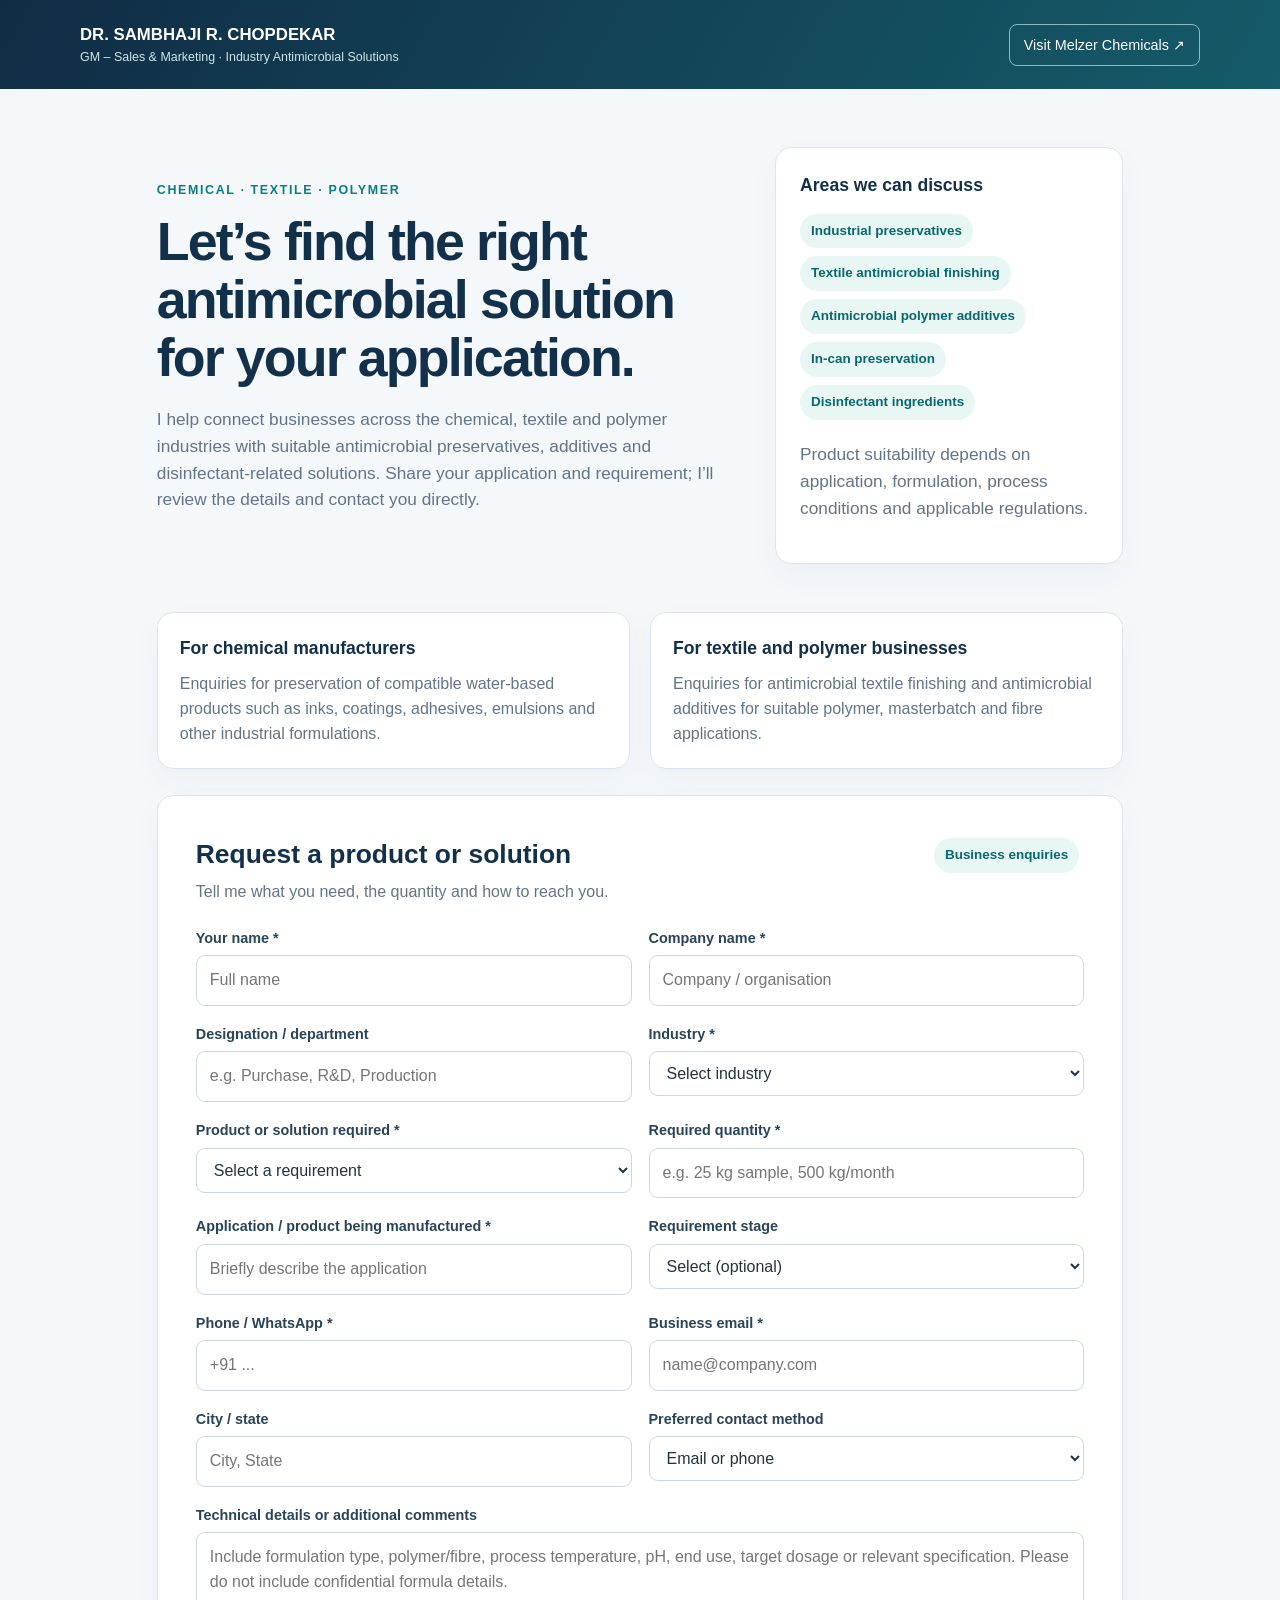
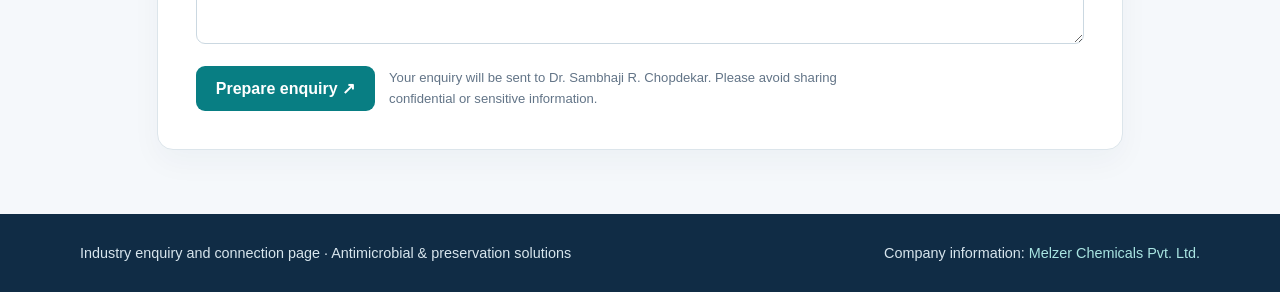
==== index.html @ dcbffd0d "Initial commit via Netlify [skip ci]" ====
<!doctype html>
<html lang="en"><head><meta charset="utf-8"><meta name="viewport" content="width=device-width, initial-scale=1">
<title>Antimicrobial Solutions | Industry Enquiries</title>
<style>
:root{--navy:#12304a;--teal:#087e83;--mint:#e8f6f4;--ink:#203344;--muted:#627487;--line:#dce5eb;--bg:#f5f8fb}
*{box-sizing:border-box}body{margin:0;font-family:Segoe UI,Arial,sans-serif;background:var(--bg);color:var(--ink);line-height:1.55}a{color:var(--teal);text-decoration:none}
header{background:linear-gradient(120deg,#102c45,#155b69);color:white;padding:22px 6vw}.nav{max-width:1120px;margin:auto;display:flex;align-items:center;justify-content:space-between;gap:20px}.brand{font-size:1.05rem;font-weight:800}.brand small{display:block;font-weight:500;font-size:.78rem;color:#cce7eb}.nav a{color:white;border:1px solid #8bb9c4;padding:9px 14px;border-radius:8px;font-size:.9rem}
.hero{max-width:1120px;margin:auto;padding:58px 6vw 48px;display:grid;grid-template-columns:1.25fr .75fr;gap:38px;align-items:center}.eyebrow{text-transform:uppercase;letter-spacing:.13em;font-weight:800;color:var(--teal);font-size:.78rem}h1{font-size:clamp(2.2rem,4.2vw,3.7rem);line-height:1.08;letter-spacing:-.035em;color:var(--navy);margin:12px 0 20px}.hero p{font-size:1.08rem;color:var(--muted)}.hero-card,.info,.form-shell{background:white;border:1px solid var(--line);border-radius:16px;box-shadow:0 12px 30px #17344a0a}.hero-card{padding:24px}.hero-card h2,.info h2{margin:0 0 10px;color:var(--navy);font-size:1.1rem}.pill{display:inline-block;background:var(--mint);color:#08686d;padding:7px 11px;border-radius:100px;font-size:.84rem;font-weight:700;margin:4px 5px 4px 0}.hint{font-size:.82rem;color:var(--muted)}
main{max-width:1120px;margin:auto;padding:0 6vw 64px}.intro{display:grid;grid-template-columns:1fr 1fr;gap:20px;margin-bottom:26px}.info{padding:22px}.info p{margin:0;color:var(--muted)}.form-shell{padding:clamp(20px,4vw,38px)}.form-head{display:flex;justify-content:space-between;align-items:start;gap:20px;margin-bottom:22px}.form-head h2{margin:0;color:var(--navy);font-size:1.65rem}.form-head p{margin:5px 0 0;color:var(--muted)}.grid{display:grid;grid-template-columns:1fr 1fr;gap:17px}.field{display:flex;flex-direction:column;gap:6px}.full{grid-column:1/-1}label{font-weight:700;font-size:.9rem;color:#294457}input,select,textarea{font:inherit;width:100%;padding:12px 13px;border:1px solid #cbd8e1;border-radius:9px;background:#fff;color:var(--ink)}input:focus,select:focus,textarea:focus{outline:2px solid #087e8333;border-color:var(--teal)}textarea{min-height:112px;resize:vertical}.actions{display:flex;flex-wrap:wrap;align-items:center;gap:14px;margin-top:22px}button{border:0;border-radius:9px;background:var(--teal);color:white;font-weight:800;font-size:1rem;padding:13px 20px;cursor:pointer}.privacy{font-size:.82rem;color:var(--muted);max-width:500px}#status{display:none;margin-top:18px;padding:14px;background:var(--mint);border:1px solid #b6e1dd;border-radius:10px;color:#145d60}footer{background:#102c45;color:#d7e5ed;padding:28px 6vw}footer .foot{max-width:1120px;margin:auto;display:flex;justify-content:space-between;gap:20px;flex-wrap:wrap;font-size:.9rem}footer a{color:#a9e5e2}
@media(max-width:760px){.hero{grid-template-columns:1fr;padding-top:40px}.intro,.grid{grid-template-columns:1fr}.full{grid-column:auto}.form-head{display:block}.nav{align-items:flex-start}}
</style></head><body>
<header><div class="nav"><div class="brand">DR. SAMBHAJI R. CHOPDEKAR<small>GM – Sales &amp; Marketing · Industry Antimicrobial Solutions</small></div><a href="https://www.melzerspeciality.com/" target="_blank" rel="noopener">Visit Melzer Chemicals ↗</a></div></header>
<section class="hero"><div><div class="eyebrow">Chemical · Textile · Polymer</div><h1>Let’s find the right antimicrobial solution for your application.</h1><p>I help connect businesses across the chemical, textile and polymer industries with suitable antimicrobial preservatives, additives and disinfectant-related solutions. Share your application and requirement; I’ll review the details and contact you directly.</p></div>
<aside class="hero-card"><h2>Areas we can discuss</h2><span class="pill">Industrial preservatives</span><span class="pill">Textile antimicrobial finishing</span><span class="pill">Antimicrobial polymer additives</span><span class="pill">In-can preservation</span><span class="pill">Disinfectant ingredients</span><p class="hint">Product suitability depends on application, formulation, process conditions and applicable regulations.</p></aside></section>
<main><section class="intro"><div class="info"><h2>For chemical manufacturers</h2><p>Enquiries for preservation of compatible water-based products such as inks, coatings, adhesives, emulsions and other industrial formulations.</p></div><div class="info"><h2>For textile and polymer businesses</h2><p>Enquiries for antimicrobial textile finishing and antimicrobial additives for suitable polymer, masterbatch and fibre applications.</p></div></section>
<section class="form-shell"><div class="form-head"><div><h2>Request a product or solution</h2><p>Tell me what you need, the quantity and how to reach you.</p></div><span class="pill">Business enquiries</span></div>
<form id="requestForm" action="https://formsubmit.co/drsambhaji@melzerspeciality.com" method="POST"><input type="hidden" name="_subject" value="New antimicrobial solutions enquiry"><input type="hidden" name="_template" value="table"><input type="text" name="_honey" style="display:none" tabindex="-1" autocomplete="off"><div class="grid">
<div class="field"><label for="name">Your name *</label><input id="name" name="name" required placeholder="Full name"></div>
<div class="field"><label for="company">Company name *</label><input id="company" name="company" required placeholder="Company / organisation"></div>
<div class="field"><label for="role">Designation / department</label><input id="role" name="role" placeholder="e.g. Purchase, R&D, Production"></div>
<div class="field"><label for="industry">Industry *</label><select id="industry" name="industry" required><option value="">Select industry</option><option>Chemicals / industrial formulations</option><option>Textile processing / finishing</option><option>Polymer / masterbatch / plastics</option><option>Disinfectants / hygiene</option><option>Personal care / home care</option><option>Water treatment</option><option>Other</option></select></div>
<div class="field"><label for="product">Product or solution required *</label><select id="product" name="product" required><option value="">Select a requirement</option><option>Preservative for water-based formulation</option><option>Antimicrobial textile finishing agent</option><option>Antimicrobial polymer additive / masterbatch</option><option>Disinfectant ingredient / biocide</option><option>Bronopol / pharmaceutical or industrial grade enquiry</option><option>BKC / quaternary ammonium compound</option><option>Not sure — need technical guidance</option><option>Other (specify in details)</option></select></div>
<div class="field"><label for="quantity">Required quantity *</label><input id="quantity" name="quantity" required placeholder="e.g. 25 kg sample, 500 kg/month"></div>
<div class="field"><label for="application">Application / product being manufactured *</label><input id="application" name="application" required placeholder="Briefly describe the application"></div>
<div class="field"><label for="stage">Requirement stage</label><select id="stage" name="stage"><option value="">Select (optional)</option><option>Initial enquiry</option><option>Sample / laboratory trial</option><option>Plant trial</option><option>Regular commercial requirement</option><option>Budgetary quotation</option></select></div>
<div class="field"><label for="phone">Phone / WhatsApp *</label><input id="phone" name="phone" required placeholder="+91 ..."></div>
<div class="field"><label for="email">Business email *</label><input id="email" name="_replyto" type="email" required placeholder="name@company.com"></div>
<div class="field"><label for="city">City / state</label><input id="city" name="city" placeholder="City, State"></div>
<div class="field"><label for="contactMethod">Preferred contact method</label><select id="contactMethod" name="contactMethod"><option>Email or phone</option><option>Phone call</option><option>WhatsApp</option><option>Email</option></select></div>
<div class="field full"><label for="details">Technical details or additional comments</label><textarea id="details" name="details" placeholder="Include formulation type, polymer/fibre, process temperature, pH, end use, target dosage or relevant specification. Please do not include confidential formula details."></textarea></div>
</div><div class="actions"><button type="submit">Prepare enquiry ↗</button><span class="privacy">Your enquiry will be sent to Dr. Sambhaji R. Chopdekar. Please avoid sharing confidential or sensitive information.</span></div><div id="status" role="status"></div></form></section></main>
<footer><div class="foot"><div>Industry enquiry and connection page · Antimicrobial & preservation solutions</div><div>Company information: <a href="https://www.melzerspeciality.com/" target="_blank" rel="noopener">Melzer Chemicals Pvt. Ltd.</a></div></div></footer>
<script>
/* FormSubmit sends enquiries to drsambhaji@melzerspeciality.com.
   On the first live submission, confirm the activation email from FormSubmit.
   The page still needs to be uploaded to a public hosting service. */
</script></body></html>
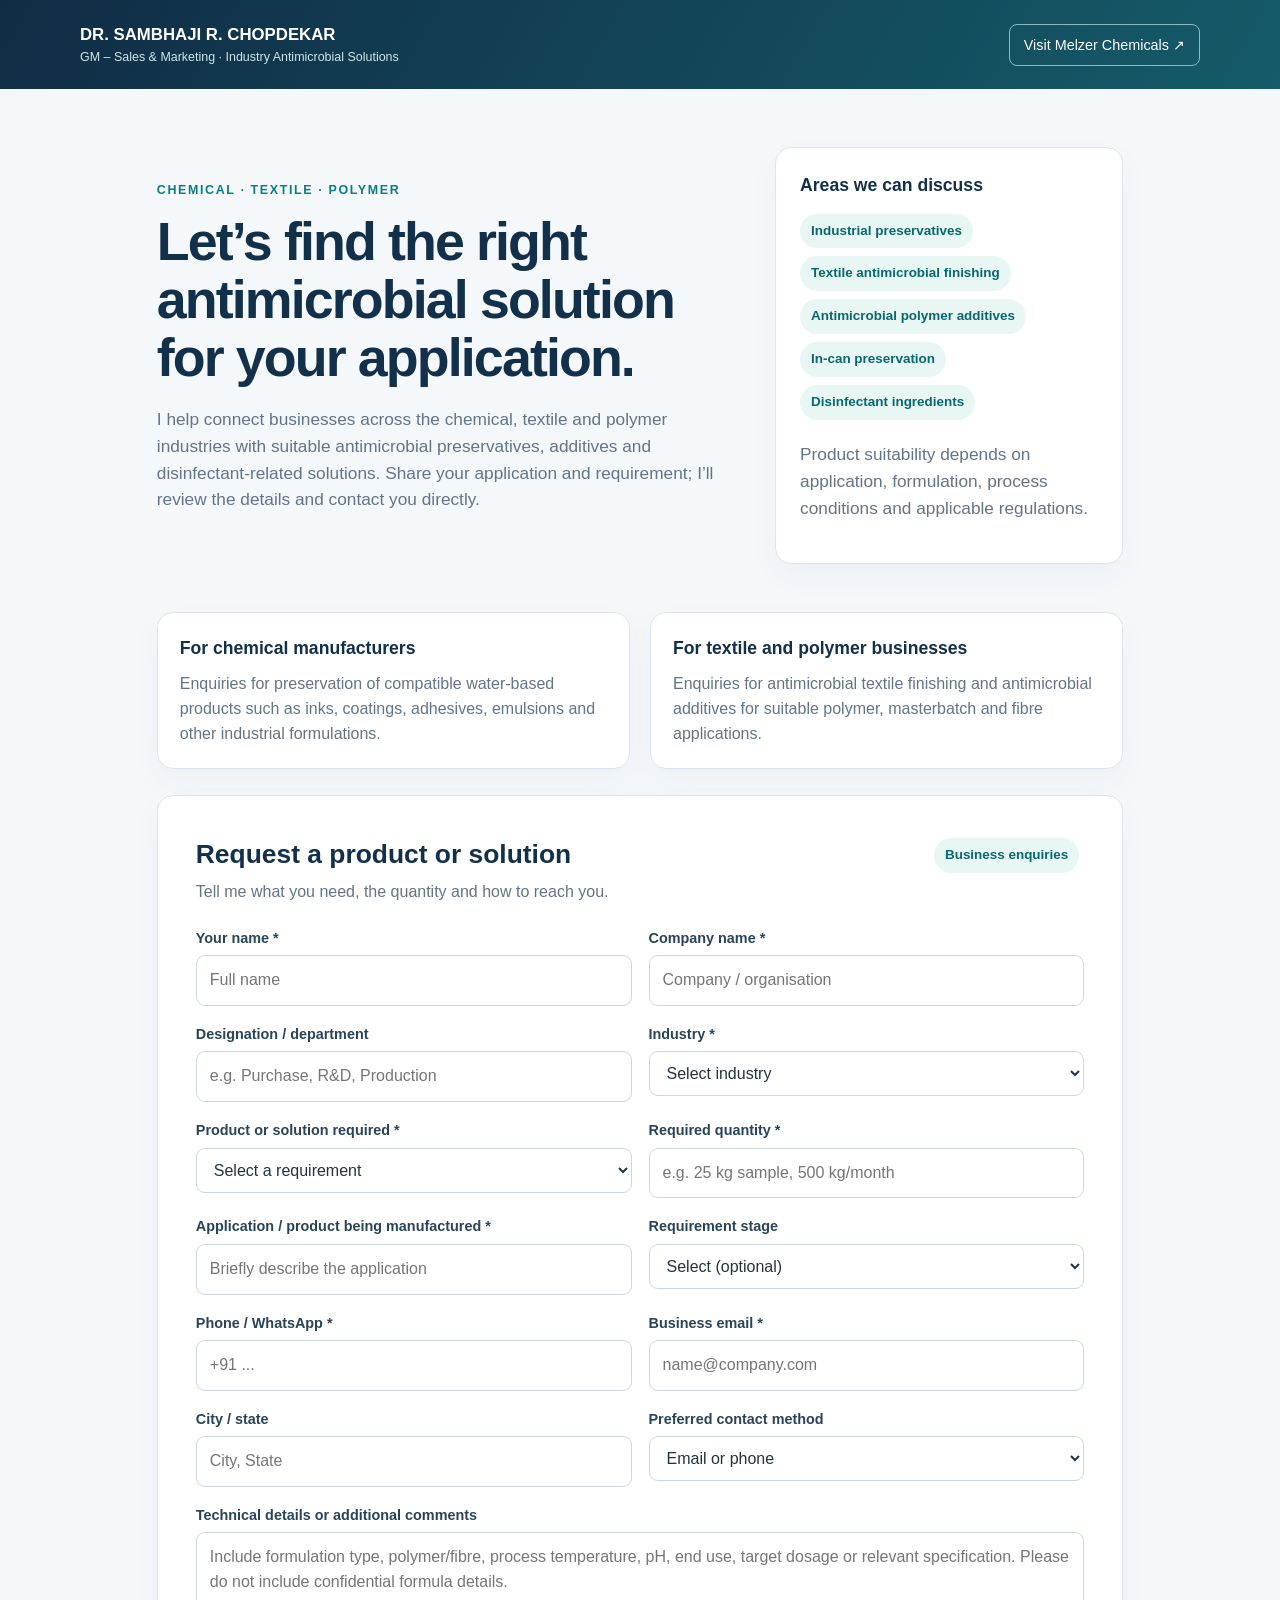
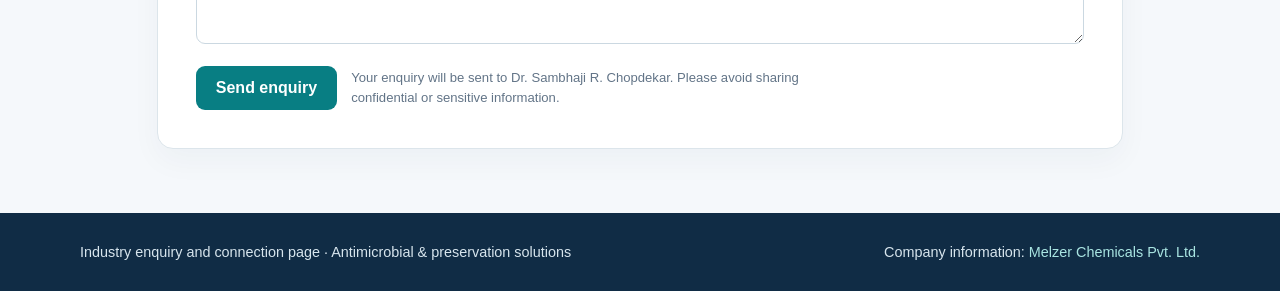
==== commit 97cab204: "Deploy new index.html (6acfcbabd30731929ce66b46)" ====
--- a/index.html
+++ b/index.html
@@ -14,7 +14,7 @@
 <aside class="hero-card"><h2>Areas we can discuss</h2><span class="pill">Industrial preservatives</span><span class="pill">Textile antimicrobial finishing</span><span class="pill">Antimicrobial polymer additives</span><span class="pill">In-can preservation</span><span class="pill">Disinfectant ingredients</span><p class="hint">Product suitability depends on application, formulation, process conditions and applicable regulations.</p></aside></section>
 <main><section class="intro"><div class="info"><h2>For chemical manufacturers</h2><p>Enquiries for preservation of compatible water-based products such as inks, coatings, adhesives, emulsions and other industrial formulations.</p></div><div class="info"><h2>For textile and polymer businesses</h2><p>Enquiries for antimicrobial textile finishing and antimicrobial additives for suitable polymer, masterbatch and fibre applications.</p></div></section>
 <section class="form-shell"><div class="form-head"><div><h2>Request a product or solution</h2><p>Tell me what you need, the quantity and how to reach you.</p></div><span class="pill">Business enquiries</span></div>
-<form id="requestForm" action="https://formsubmit.co/drsambhaji@melzerspeciality.com" method="POST"><input type="hidden" name="_subject" value="New antimicrobial solutions enquiry"><input type="hidden" name="_template" value="table"><input type="text" name="_honey" style="display:none" tabindex="-1" autocomplete="off"><div class="grid">
+<form id="requestForm" action="https://formsubmit.co/drsambhaji@melzerspeciality.com" method="POST"><input type="hidden" name="_subject" value="New antimicrobial solutions enquiry"><input type="hidden" name="_template" value="table"><input type="hidden" name="_next" value="https://melzer-antimicrobials-drsambhaji.netlify.app/?sent=1"><input type="text" name="_honey" style="display:none" tabindex="-1" autocomplete="off"><div class="grid">
 <div class="field"><label for="name">Your name *</label><input id="name" name="name" required placeholder="Full name"></div>
 <div class="field"><label for="company">Company name *</label><input id="company" name="company" required placeholder="Company / organisation"></div>
 <div class="field"><label for="role">Designation / department</label><input id="role" name="role" placeholder="e.g. Purchase, R&D, Production"></div>
@@ -24,13 +24,14 @@
 <div class="field"><label for="application">Application / product being manufactured *</label><input id="application" name="application" required placeholder="Briefly describe the application"></div>
 <div class="field"><label for="stage">Requirement stage</label><select id="stage" name="stage"><option value="">Select (optional)</option><option>Initial enquiry</option><option>Sample / laboratory trial</option><option>Plant trial</option><option>Regular commercial requirement</option><option>Budgetary quotation</option></select></div>
 <div class="field"><label for="phone">Phone / WhatsApp *</label><input id="phone" name="phone" required placeholder="+91 ..."></div>
-<div class="field"><label for="email">Business email *</label><input id="email" name="_replyto" type="email" required placeholder="name@company.com"></div>
+<div class="field"><label for="email">Business email *</label><input id="email" name="email" type="email" required placeholder="name@company.com"></div>
 <div class="field"><label for="city">City / state</label><input id="city" name="city" placeholder="City, State"></div>
 <div class="field"><label for="contactMethod">Preferred contact method</label><select id="contactMethod" name="contactMethod"><option>Email or phone</option><option>Phone call</option><option>WhatsApp</option><option>Email</option></select></div>
 <div class="field full"><label for="details">Technical details or additional comments</label><textarea id="details" name="details" placeholder="Include formulation type, polymer/fibre, process temperature, pH, end use, target dosage or relevant specification. Please do not include confidential formula details."></textarea></div>
-</div><div class="actions"><button type="submit">Prepare enquiry ↗</button><span class="privacy">Your enquiry will be sent to Dr. Sambhaji R. Chopdekar. Please avoid sharing confidential or sensitive information.</span></div><div id="status" role="status"></div></form></section></main>
+</div><div class="actions"><button type="submit">Send enquiry</button><span class="privacy">Your enquiry will be sent to Dr. Sambhaji R. Chopdekar. Please avoid sharing confidential or sensitive information.</span></div><div id="status" role="status"></div></form></section></main>
 <footer><div class="foot"><div>Industry enquiry and connection page · Antimicrobial & preservation solutions</div><div>Company information: <a href="https://www.melzerspeciality.com/" target="_blank" rel="noopener">Melzer Chemicals Pvt. Ltd.</a></div></div></footer>
 <script>
+if(location.search.indexOf("sent=1")>-1){var st=document.getElementById("status");st.style.display="block";st.textContent="Thank you. Your enquiry has been sent. I will review it and contact you shortly.";st.scrollIntoView({behavior:"smooth",block:"center"});}
 /* FormSubmit sends enquiries to drsambhaji@melzerspeciality.com.
    On the first live submission, confirm the activation email from FormSubmit.
    The page still needs to be uploaded to a public hosting service. */
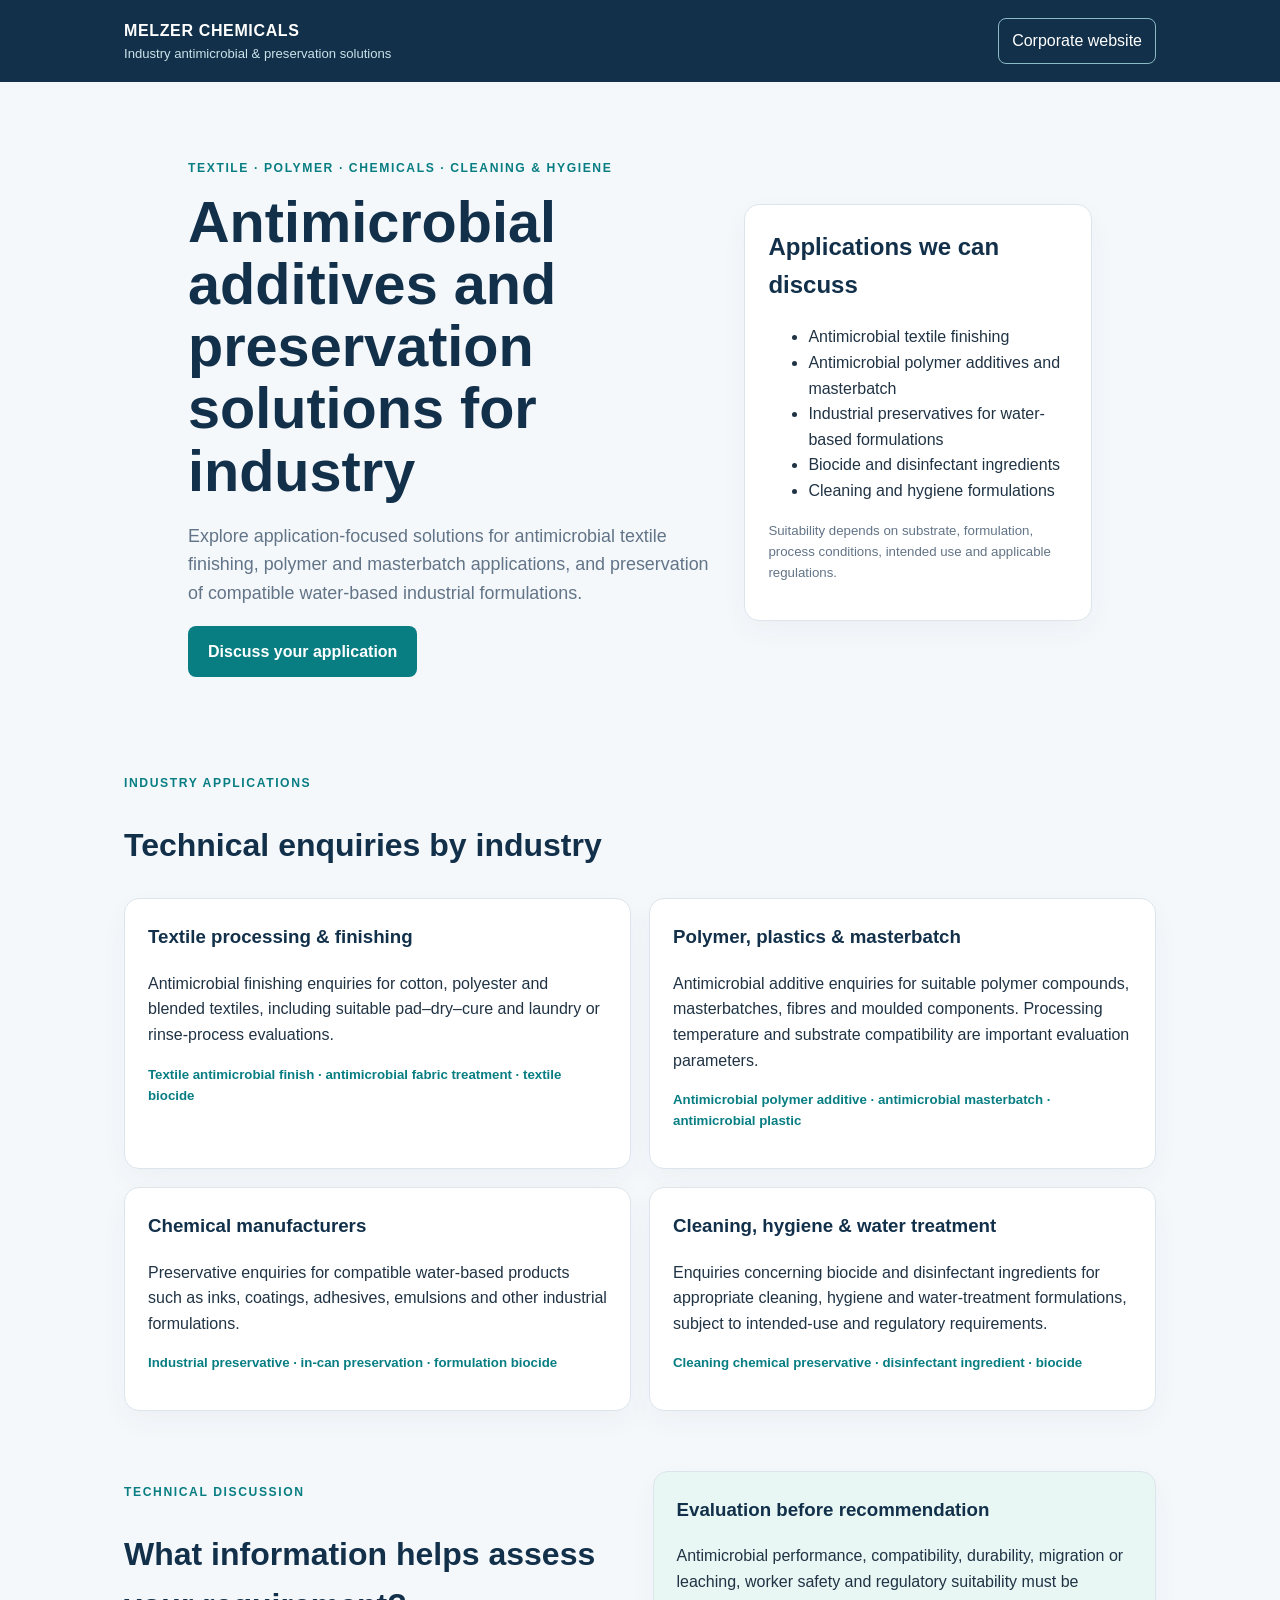
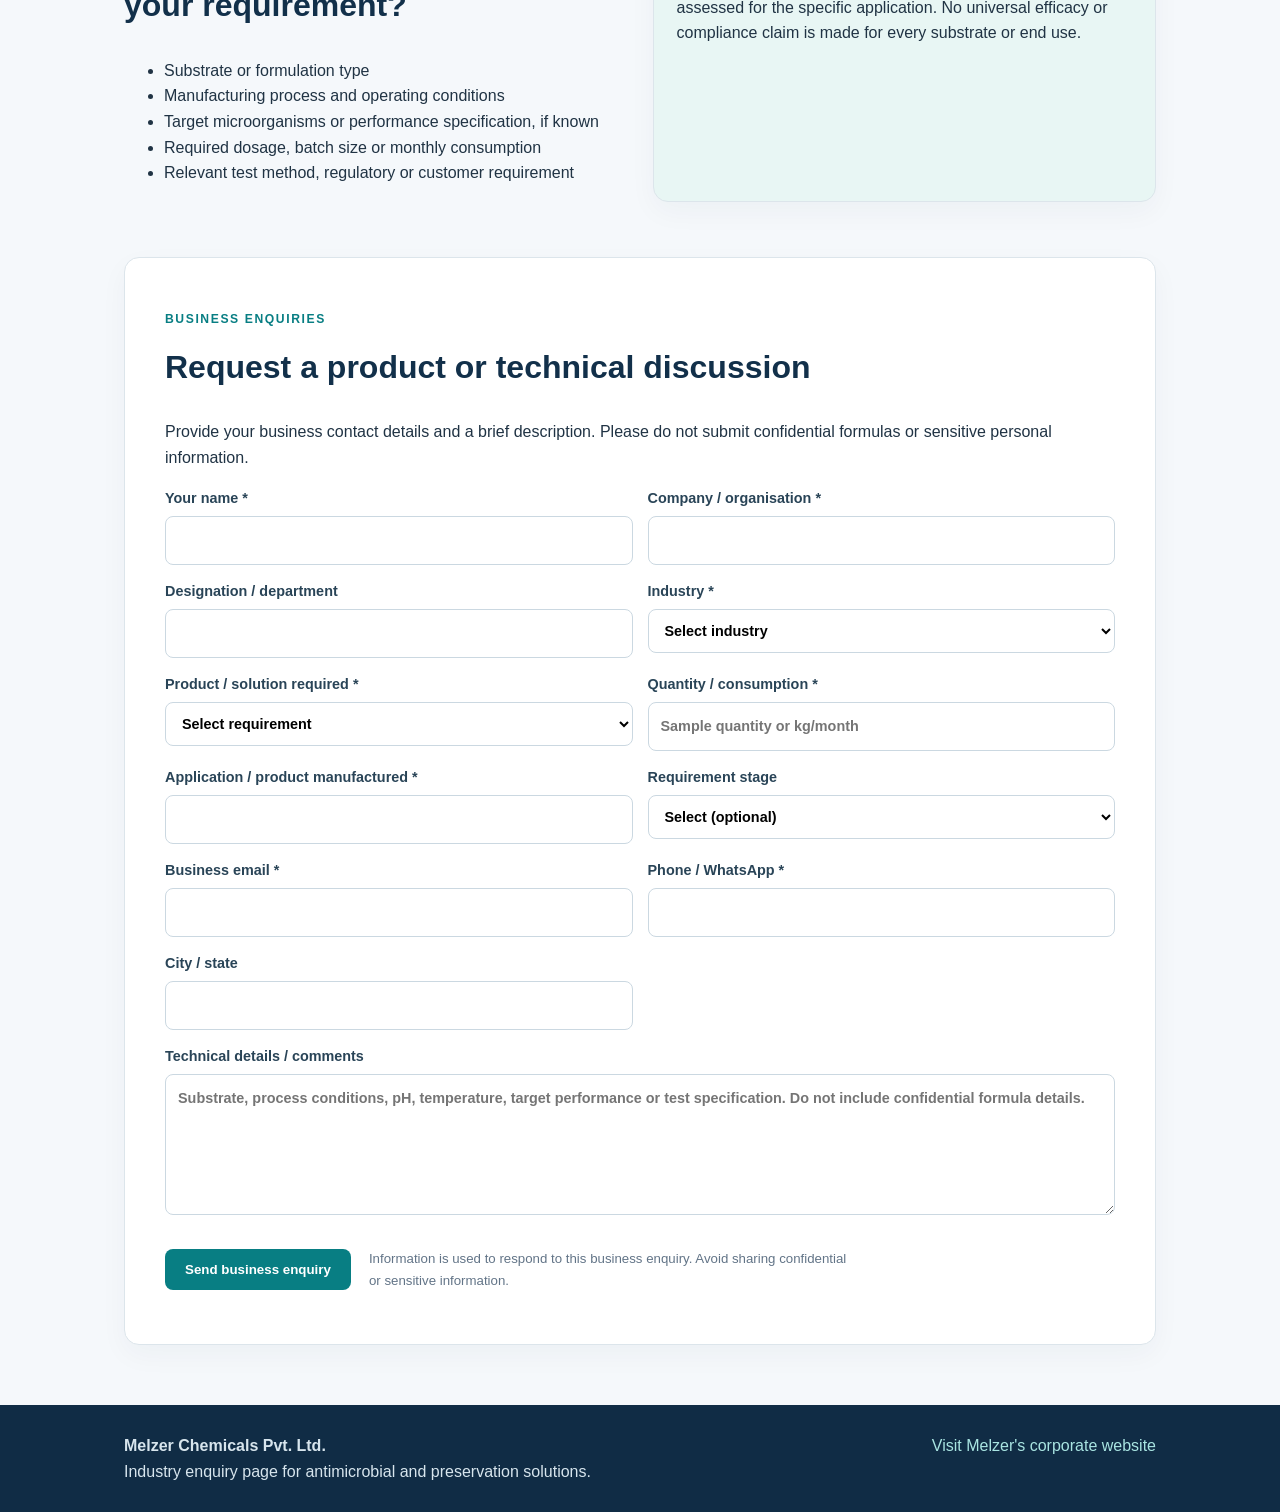
==== commit d1b7de8b: "Add files via upload" ====
--- a/index.html
+++ b/index.html
@@ -1,38 +1,38 @@
 <!doctype html>
-<html lang="en"><head><meta charset="utf-8"><meta name="viewport" content="width=device-width, initial-scale=1">
-<title>Antimicrobial Solutions | Industry Enquiries</title>
-<style>
-:root{--navy:#12304a;--teal:#087e83;--mint:#e8f6f4;--ink:#203344;--muted:#627487;--line:#dce5eb;--bg:#f5f8fb}
-*{box-sizing:border-box}body{margin:0;font-family:Segoe UI,Arial,sans-serif;background:var(--bg);color:var(--ink);line-height:1.55}a{color:var(--teal);text-decoration:none}
-header{background:linear-gradient(120deg,#102c45,#155b69);color:white;padding:22px 6vw}.nav{max-width:1120px;margin:auto;display:flex;align-items:center;justify-content:space-between;gap:20px}.brand{font-size:1.05rem;font-weight:800}.brand small{display:block;font-weight:500;font-size:.78rem;color:#cce7eb}.nav a{color:white;border:1px solid #8bb9c4;padding:9px 14px;border-radius:8px;font-size:.9rem}
-.hero{max-width:1120px;margin:auto;padding:58px 6vw 48px;display:grid;grid-template-columns:1.25fr .75fr;gap:38px;align-items:center}.eyebrow{text-transform:uppercase;letter-spacing:.13em;font-weight:800;color:var(--teal);font-size:.78rem}h1{font-size:clamp(2.2rem,4.2vw,3.7rem);line-height:1.08;letter-spacing:-.035em;color:var(--navy);margin:12px 0 20px}.hero p{font-size:1.08rem;color:var(--muted)}.hero-card,.info,.form-shell{background:white;border:1px solid var(--line);border-radius:16px;box-shadow:0 12px 30px #17344a0a}.hero-card{padding:24px}.hero-card h2,.info h2{margin:0 0 10px;color:var(--navy);font-size:1.1rem}.pill{display:inline-block;background:var(--mint);color:#08686d;padding:7px 11px;border-radius:100px;font-size:.84rem;font-weight:700;margin:4px 5px 4px 0}.hint{font-size:.82rem;color:var(--muted)}
-main{max-width:1120px;margin:auto;padding:0 6vw 64px}.intro{display:grid;grid-template-columns:1fr 1fr;gap:20px;margin-bottom:26px}.info{padding:22px}.info p{margin:0;color:var(--muted)}.form-shell{padding:clamp(20px,4vw,38px)}.form-head{display:flex;justify-content:space-between;align-items:start;gap:20px;margin-bottom:22px}.form-head h2{margin:0;color:var(--navy);font-size:1.65rem}.form-head p{margin:5px 0 0;color:var(--muted)}.grid{display:grid;grid-template-columns:1fr 1fr;gap:17px}.field{display:flex;flex-direction:column;gap:6px}.full{grid-column:1/-1}label{font-weight:700;font-size:.9rem;color:#294457}input,select,textarea{font:inherit;width:100%;padding:12px 13px;border:1px solid #cbd8e1;border-radius:9px;background:#fff;color:var(--ink)}input:focus,select:focus,textarea:focus{outline:2px solid #087e8333;border-color:var(--teal)}textarea{min-height:112px;resize:vertical}.actions{display:flex;flex-wrap:wrap;align-items:center;gap:14px;margin-top:22px}button{border:0;border-radius:9px;background:var(--teal);color:white;font-weight:800;font-size:1rem;padding:13px 20px;cursor:pointer}.privacy{font-size:.82rem;color:var(--muted);max-width:500px}#status{display:none;margin-top:18px;padding:14px;background:var(--mint);border:1px solid #b6e1dd;border-radius:10px;color:#145d60}footer{background:#102c45;color:#d7e5ed;padding:28px 6vw}footer .foot{max-width:1120px;margin:auto;display:flex;justify-content:space-between;gap:20px;flex-wrap:wrap;font-size:.9rem}footer a{color:#a9e5e2}
-@media(max-width:760px){.hero{grid-template-columns:1fr;padding-top:40px}.intro,.grid{grid-template-columns:1fr}.full{grid-column:auto}.form-head{display:block}.nav{align-items:flex-start}}
-</style></head><body>
-<header><div class="nav"><div class="brand">DR. SAMBHAJI R. CHOPDEKAR<small>GM – Sales &amp; Marketing · Industry Antimicrobial Solutions</small></div><a href="https://www.melzerspeciality.com/" target="_blank" rel="noopener">Visit Melzer Chemicals ↗</a></div></header>
-<section class="hero"><div><div class="eyebrow">Chemical · Textile · Polymer</div><h1>Let’s find the right antimicrobial solution for your application.</h1><p>I help connect businesses across the chemical, textile and polymer industries with suitable antimicrobial preservatives, additives and disinfectant-related solutions. Share your application and requirement; I’ll review the details and contact you directly.</p></div>
-<aside class="hero-card"><h2>Areas we can discuss</h2><span class="pill">Industrial preservatives</span><span class="pill">Textile antimicrobial finishing</span><span class="pill">Antimicrobial polymer additives</span><span class="pill">In-can preservation</span><span class="pill">Disinfectant ingredients</span><p class="hint">Product suitability depends on application, formulation, process conditions and applicable regulations.</p></aside></section>
-<main><section class="intro"><div class="info"><h2>For chemical manufacturers</h2><p>Enquiries for preservation of compatible water-based products such as inks, coatings, adhesives, emulsions and other industrial formulations.</p></div><div class="info"><h2>For textile and polymer businesses</h2><p>Enquiries for antimicrobial textile finishing and antimicrobial additives for suitable polymer, masterbatch and fibre applications.</p></div></section>
-<section class="form-shell"><div class="form-head"><div><h2>Request a product or solution</h2><p>Tell me what you need, the quantity and how to reach you.</p></div><span class="pill">Business enquiries</span></div>
-<form id="requestForm" action="https://formsubmit.co/drsambhaji@melzerspeciality.com" method="POST"><input type="hidden" name="_subject" value="New antimicrobial solutions enquiry"><input type="hidden" name="_template" value="table"><input type="hidden" name="_next" value="https://melzer-antimicrobials-drsambhaji.netlify.app/?sent=1"><input type="text" name="_honey" style="display:none" tabindex="-1" autocomplete="off"><div class="grid">
-<div class="field"><label for="name">Your name *</label><input id="name" name="name" required placeholder="Full name"></div>
-<div class="field"><label for="company">Company name *</label><input id="company" name="company" required placeholder="Company / organisation"></div>
-<div class="field"><label for="role">Designation / department</label><input id="role" name="role" placeholder="e.g. Purchase, R&D, Production"></div>
-<div class="field"><label for="industry">Industry *</label><select id="industry" name="industry" required><option value="">Select industry</option><option>Chemicals / industrial formulations</option><option>Textile processing / finishing</option><option>Polymer / masterbatch / plastics</option><option>Disinfectants / hygiene</option><option>Personal care / home care</option><option>Water treatment</option><option>Other</option></select></div>
-<div class="field"><label for="product">Product or solution required *</label><select id="product" name="product" required><option value="">Select a requirement</option><option>Preservative for water-based formulation</option><option>Antimicrobial textile finishing agent</option><option>Antimicrobial polymer additive / masterbatch</option><option>Disinfectant ingredient / biocide</option><option>Bronopol / pharmaceutical or industrial grade enquiry</option><option>BKC / quaternary ammonium compound</option><option>Not sure — need technical guidance</option><option>Other (specify in details)</option></select></div>
-<div class="field"><label for="quantity">Required quantity *</label><input id="quantity" name="quantity" required placeholder="e.g. 25 kg sample, 500 kg/month"></div>
-<div class="field"><label for="application">Application / product being manufactured *</label><input id="application" name="application" required placeholder="Briefly describe the application"></div>
-<div class="field"><label for="stage">Requirement stage</label><select id="stage" name="stage"><option value="">Select (optional)</option><option>Initial enquiry</option><option>Sample / laboratory trial</option><option>Plant trial</option><option>Regular commercial requirement</option><option>Budgetary quotation</option></select></div>
-<div class="field"><label for="phone">Phone / WhatsApp *</label><input id="phone" name="phone" required placeholder="+91 ..."></div>
-<div class="field"><label for="email">Business email *</label><input id="email" name="email" type="email" required placeholder="name@company.com"></div>
-<div class="field"><label for="city">City / state</label><input id="city" name="city" placeholder="City, State"></div>
-<div class="field"><label for="contactMethod">Preferred contact method</label><select id="contactMethod" name="contactMethod"><option>Email or phone</option><option>Phone call</option><option>WhatsApp</option><option>Email</option></select></div>
-<div class="field full"><label for="details">Technical details or additional comments</label><textarea id="details" name="details" placeholder="Include formulation type, polymer/fibre, process temperature, pH, end use, target dosage or relevant specification. Please do not include confidential formula details."></textarea></div>
-</div><div class="actions"><button type="submit">Send enquiry</button><span class="privacy">Your enquiry will be sent to Dr. Sambhaji R. Chopdekar. Please avoid sharing confidential or sensitive information.</span></div><div id="status" role="status"></div></form></section></main>
-<footer><div class="foot"><div>Industry enquiry and connection page · Antimicrobial & preservation solutions</div><div>Company information: <a href="https://www.melzerspeciality.com/" target="_blank" rel="noopener">Melzer Chemicals Pvt. Ltd.</a></div></div></footer>
-<script>
-if(location.search.indexOf("sent=1")>-1){var st=document.getElementById("status");st.style.display="block";st.textContent="Thank you. Your enquiry has been sent. I will review it and contact you shortly.";st.scrollIntoView({behavior:"smooth",block:"center"});}
-/* FormSubmit sends enquiries to drsambhaji@melzerspeciality.com.
-   On the first live submission, confirm the activation email from FormSubmit.
-   The page still needs to be uploaded to a public hosting service. */
-</script></body></html>+<html lang="en"><head><meta charset="utf-8"><meta name="viewport" content="width=device-width,initial-scale=1">
+<title>Antimicrobial Additives, Textile Finishing & Industrial Preservatives | Melzer Chemicals</title>
+<meta name="description" content="Technical enquiries for antimicrobial textile finishing, polymer and masterbatch additives, industrial preservatives, biocide and cleaning applications.">
+<meta name="robots" content="index,follow"><meta name="theme-color" content="#12304a">
+<link rel="canonical" href="https://melzer-antimicrobials-drsambhaji.netlify.app/">
+<meta property="og:title" content="Antimicrobial & Preservation Solutions | Melzer Chemicals">
+<meta property="og:description" content="Application-focused enquiries for textile, polymer, chemical and cleaning industries.">
+<meta property="og:url" content="https://melzer-antimicrobials-drsambhaji.netlify.app/">
+<link rel="stylesheet" href="/styles.css"></head><body>
+<header><div class="wrap nav"><a class="brand" href="/">MELZER CHEMICALS<small>Industry antimicrobial & preservation solutions</small></a><a class="navlink" href="https://www.melzerspeciality.com/" target="_blank" rel="noopener noreferrer">Corporate website</a></div></header>
+<main>
+<section class="hero"><div><p class="eyebrow">TEXTILE · POLYMER · CHEMICALS · CLEANING & HYGIENE</p><h1>Antimicrobial additives and preservation solutions for industry</h1><p class="lead">Explore application-focused solutions for antimicrobial textile finishing, polymer and masterbatch applications, and preservation of compatible water-based industrial formulations.</p><a class="cta" href="#enquiry">Discuss your application</a></div>
+<aside class="panel"><h2>Applications we can discuss</h2><ul><li>Antimicrobial textile finishing</li><li>Antimicrobial polymer additives and masterbatch</li><li>Industrial preservatives for water-based formulations</li><li>Biocide and disinfectant ingredients</li><li>Cleaning and hygiene formulations</li></ul><p class="small">Suitability depends on substrate, formulation, process conditions, intended use and applicable regulations.</p></aside></section>
+<section class="section"><p class="eyebrow">INDUSTRY APPLICATIONS</p><h2>Technical enquiries by industry</h2><div class="cards">
+<article class="panel"><h3>Textile processing & finishing</h3><p>Antimicrobial finishing enquiries for cotton, polyester and blended textiles, including suitable pad–dry–cure and laundry or rinse-process evaluations.</p><p class="keywords">Textile antimicrobial finish · antimicrobial fabric treatment · textile biocide</p></article>
+<article class="panel"><h3>Polymer, plastics & masterbatch</h3><p>Antimicrobial additive enquiries for suitable polymer compounds, masterbatches, fibres and moulded components. Processing temperature and substrate compatibility are important evaluation parameters.</p><p class="keywords">Antimicrobial polymer additive · antimicrobial masterbatch · antimicrobial plastic</p></article>
+<article class="panel"><h3>Chemical manufacturers</h3><p>Preservative enquiries for compatible water-based products such as inks, coatings, adhesives, emulsions and other industrial formulations.</p><p class="keywords">Industrial preservative · in-can preservation · formulation biocide</p></article>
+<article class="panel"><h3>Cleaning, hygiene & water treatment</h3><p>Enquiries concerning biocide and disinfectant ingredients for appropriate cleaning, hygiene and water-treatment formulations, subject to intended-use and regulatory requirements.</p><p class="keywords">Cleaning chemical preservative · disinfectant ingredient · biocide</p></article></div></section>
+<section class="section split"><div><p class="eyebrow">TECHNICAL DISCUSSION</p><h2>What information helps assess your requirement?</h2><ul><li>Substrate or formulation type</li><li>Manufacturing process and operating conditions</li><li>Target microorganisms or performance specification, if known</li><li>Required dosage, batch size or monthly consumption</li><li>Relevant test method, regulatory or customer requirement</li></ul></div><aside class="panel tint"><h3>Evaluation before recommendation</h3><p>Antimicrobial performance, compatibility, durability, migration or leaching, worker safety and regulatory suitability must be assessed for the specific application. No universal efficacy or compliance claim is made for every substrate or end use.</p></aside></section>
+<section class="section panel enquiry" id="enquiry"><p class="eyebrow">BUSINESS ENQUIRIES</p><h2>Request a product or technical discussion</h2><p>Provide your business contact details and a brief description. Please do not submit confidential formulas or sensitive personal information.</p>
+<form action="https://formsubmit.co/drsambhaji@melzerspeciality.com" method="POST">
+<input type="hidden" name="_subject" value="New industry antimicrobial / preservation enquiry"><input type="hidden" name="_template" value="table"><input type="hidden" name="_next" value="https://melzer-antimicrobials-drsambhaji.netlify.app/thank-you.html">
+<input type="text" name="_honey" class="honeypot" tabindex="-1" autocomplete="off" aria-hidden="true">
+<div class="formgrid">
+<label>Your name *<input name="name" required maxlength="100" autocomplete="name"></label><label>Company / organisation *<input name="company" required maxlength="150" autocomplete="organization"></label>
+<label>Designation / department<input name="designation" maxlength="100"></label>
+<label>Industry *<select name="industry" required><option value="">Select industry</option><option>Textile processing / finishing</option><option>Polymer / masterbatch / plastics</option><option>Chemicals / industrial formulations</option><option>Cleaning / hygiene / disinfectants</option><option>Water treatment</option><option>Other</option></select></label>
+<label>Product / solution required *<select name="requirement" required><option value="">Select requirement</option><option>Antimicrobial textile finishing agent</option><option>Antimicrobial polymer additive / masterbatch</option><option>Preservative for water-based formulation</option><option>Biocide / disinfectant ingredient</option><option>Bronopol / industrial preservative enquiry</option><option>BKC / quaternary ammonium compound</option><option>Technical discussion required</option><option>Other</option></select></label>
+<label>Quantity / consumption *<input name="quantity" required maxlength="120" placeholder="Sample quantity or kg/month"></label>
+<label>Application / product manufactured *<input name="application" required maxlength="200"></label>
+<label>Requirement stage<select name="stage"><option value="">Select (optional)</option><option>Initial enquiry</option><option>Sample / laboratory trial</option><option>Plant trial</option><option>Commercial requirement</option><option>Budgetary quotation</option></select></label>
+<label>Business email *<input type="email" name="email" required maxlength="180" autocomplete="email"></label>
+<label>Phone / WhatsApp *<input type="tel" name="phone" required maxlength="40" autocomplete="tel"></label>
+<label>City / state<input name="location" maxlength="100"></label>
+<label class="wide">Technical details / comments<textarea name="details" rows="5" maxlength="2500" placeholder="Substrate, process conditions, pH, temperature, target performance or test specification. Do not include confidential formula details."></textarea></label>
+</div><div class="submitrow"><button type="submit">Send business enquiry</button><p class="small">Information is used to respond to this business enquiry. Avoid sharing confidential or sensitive information.</p></div></form></section></main>
+<footer><div class="wrap foot"><div><strong>Melzer Chemicals Pvt. Ltd.</strong><br><span>Industry enquiry page for antimicrobial and preservation solutions.</span></div><a href="https://www.melzerspeciality.com/" target="_blank" rel="noopener noreferrer">Visit Melzer's corporate website</a></div></footer></body></html>
--- a/styles.css
+++ b/styles.css
@@ -0,0 +1 @@
+*{box-sizing:border-box}body{margin:0;font:16px/1.6 Arial,Helvetica,sans-serif;color:#203344;background:#f5f8fb}a{color:#087e83;text-decoration:none}.wrap,main{max-width:1160px;margin:auto;padding-left:5vw;padding-right:5vw}header{background:#12304a;color:white}.nav{min-height:82px;display:flex;align-items:center;justify-content:space-between;gap:20px}.brand{font-weight:800;letter-spacing:.04em;color:white}.brand small{display:block;font-weight:400;letter-spacing:0;color:#c9e2e8;font-size:.82rem}.navlink{color:white;border:1px solid #8bb9c4;padding:9px 13px;border-radius:8px}.hero{max-width:1160px;margin:auto;padding:65px 5vw 55px;display:grid;grid-template-columns:1.2fr .8fr;gap:35px;align-items:center}.eyebrow{font-size:.76rem;letter-spacing:.13em;font-weight:800;color:#087e83}.hero h1{font-size:clamp(2.2rem,4.5vw,3.8rem);line-height:1.08;color:#12304a;margin:12px 0 20px}.lead{font-size:1.12rem;color:#627487}.cta,button{display:inline-block;background:#087e83;color:white;padding:13px 20px;border:0;border-radius:8px;font-weight:700;cursor:pointer}.panel{background:white;border:1px solid #dce5eb;border-radius:15px;padding:23px;box-shadow:0 10px 28px #17344a0a}.panel h2,.panel h3{color:#12304a;margin-top:0}.small{font-size:.83rem;color:#627487}.section{padding:30px 0}.section h2{font-size:2rem;color:#12304a}.cards{display:grid;grid-template-columns:repeat(2,minmax(0,1fr));gap:18px}.keywords{font-size:.83rem;color:#087e83;font-weight:700}.split{display:grid;grid-template-columns:1fr 1fr;gap:25px}.tint{background:#e8f6f4}.enquiry{margin:25px 0 60px;padding:clamp(22px,4vw,40px)}.formgrid{display:grid;grid-template-columns:1fr 1fr;gap:15px}.formgrid label{display:flex;flex-direction:column;gap:6px;font-size:.9rem;font-weight:700;color:#294457}.formgrid input,.formgrid select,.formgrid textarea{width:100%;font:inherit;padding:12px;border:1px solid #cbd8e1;border-radius:8px;background:white}.wide{grid-column:1/-1}.submitrow{display:flex;align-items:center;gap:18px;margin-top:20px;flex-wrap:wrap}.submitrow p{max-width:480px}.honeypot{position:absolute!important;left:-10000px!important;width:1px!important;height:1px!important;overflow:hidden}footer{background:#102c45;color:#d7e5ed;padding:28px 0}.foot{display:flex;justify-content:space-between;gap:20px;flex-wrap:wrap}.foot a{color:#a9e5e2}@media(max-width:760px){.hero,.split,.cards,.formgrid{grid-template-columns:1fr}.wide{grid-column:auto}.nav{align-items:flex-start;flex-direction:column;padding-top:16px;padding-bottom:16px}.hero{padding-top:40px}.section h2{font-size:1.7rem}}
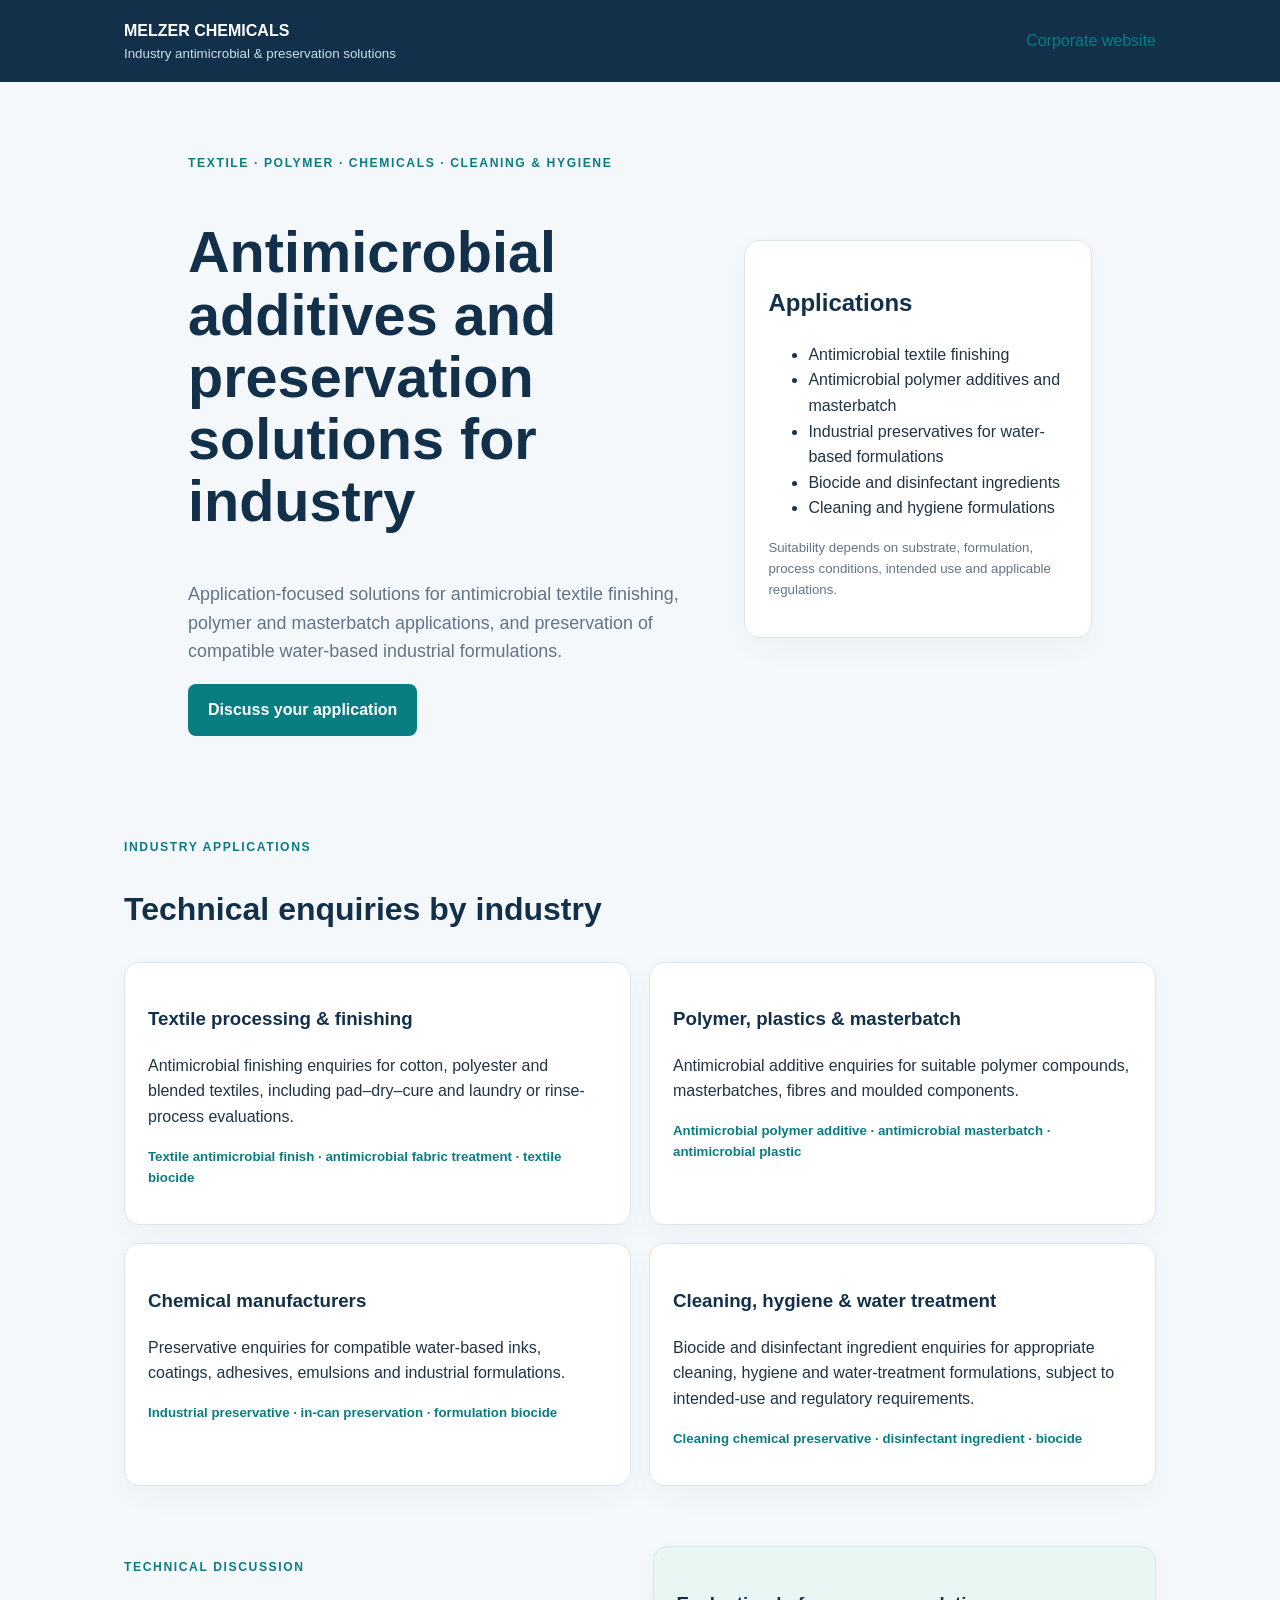
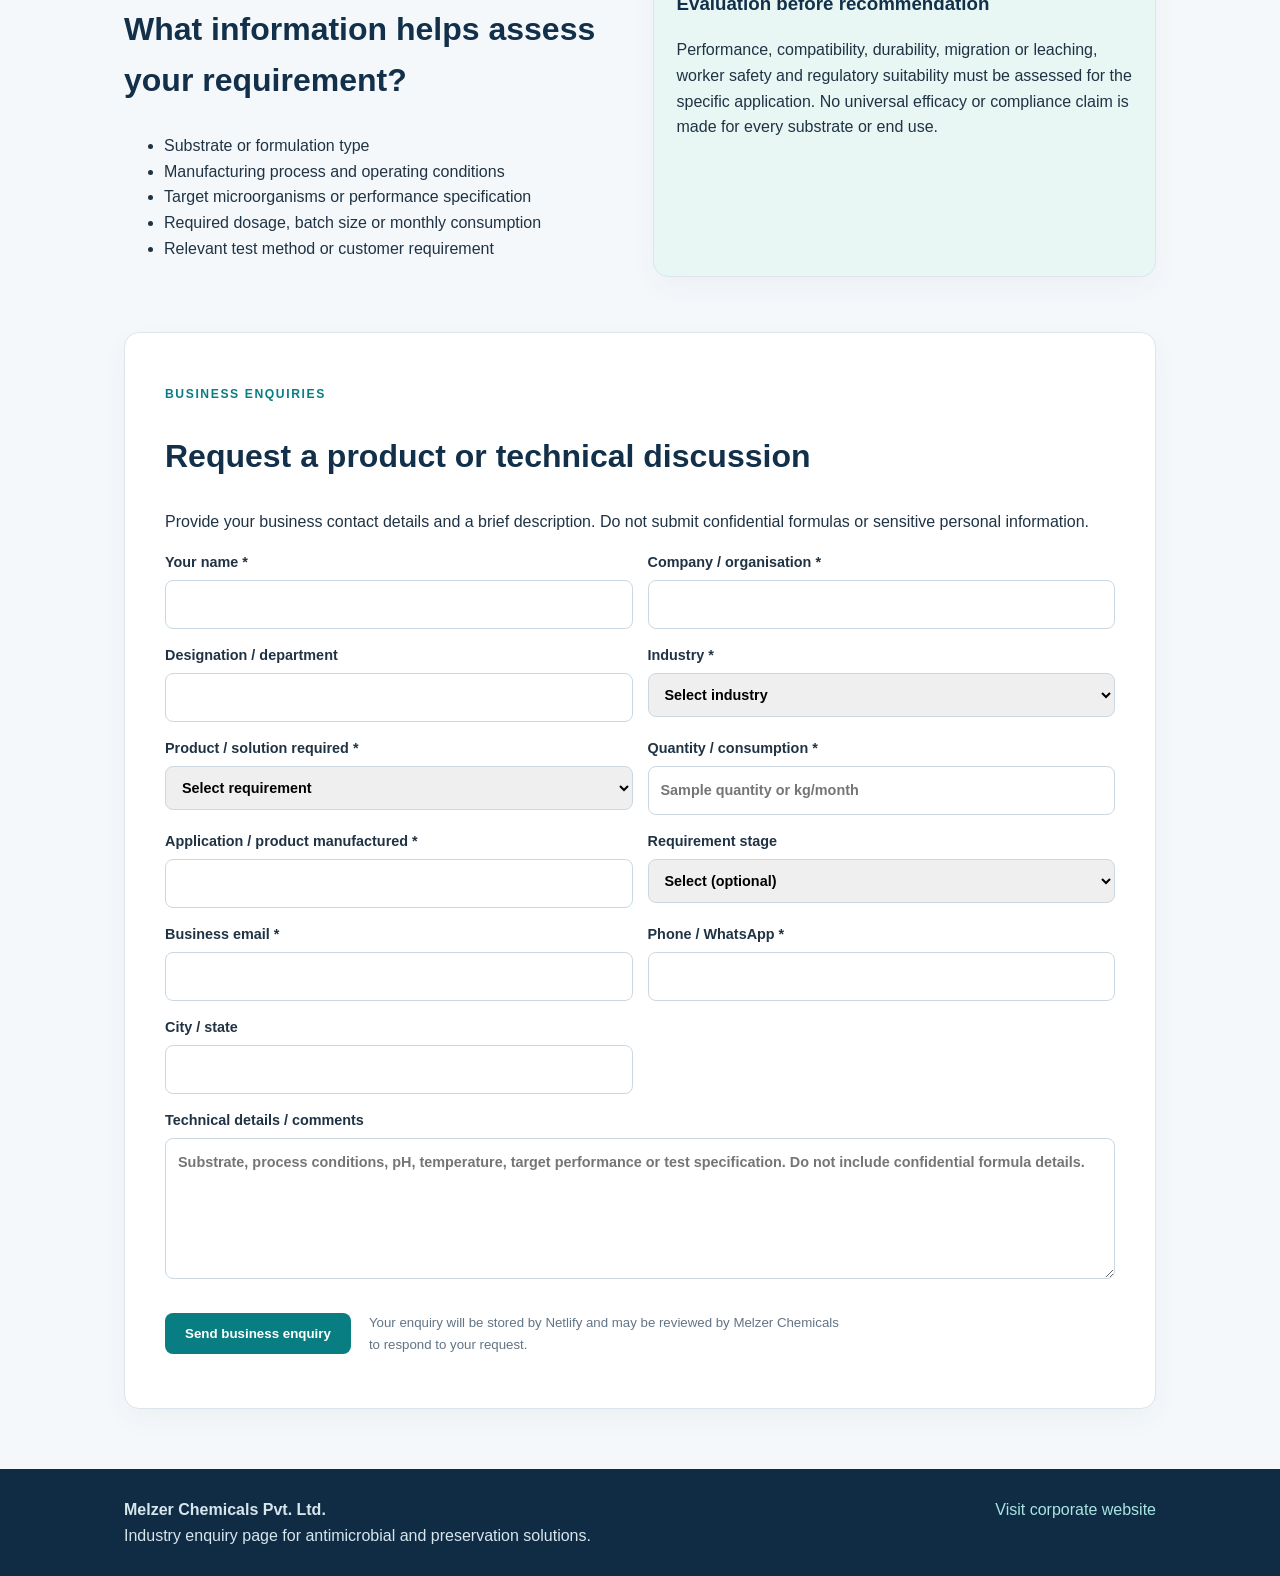
==== commit dc4979fe: "Add files via upload" ====
--- a/index.html
+++ b/index.html
@@ -1,38 +1,24 @@
-<!doctype html>
-<html lang="en"><head><meta charset="utf-8"><meta name="viewport" content="width=device-width,initial-scale=1">
+<!doctype html><html lang="en"><head><meta charset="utf-8"><meta name="viewport" content="width=device-width,initial-scale=1">
 <title>Antimicrobial Additives, Textile Finishing & Industrial Preservatives | Melzer Chemicals</title>
 <meta name="description" content="Technical enquiries for antimicrobial textile finishing, polymer and masterbatch additives, industrial preservatives, biocide and cleaning applications.">
 <meta name="robots" content="index,follow"><meta name="theme-color" content="#12304a">
-<link rel="canonical" href="https://melzer-antimicrobials-drsambhaji.netlify.app/">
-<meta property="og:title" content="Antimicrobial & Preservation Solutions | Melzer Chemicals">
-<meta property="og:description" content="Application-focused enquiries for textile, polymer, chemical and cleaning industries.">
-<meta property="og:url" content="https://melzer-antimicrobials-drsambhaji.netlify.app/">
-<link rel="stylesheet" href="/styles.css"></head><body>
-<header><div class="wrap nav"><a class="brand" href="/">MELZER CHEMICALS<small>Industry antimicrobial & preservation solutions</small></a><a class="navlink" href="https://www.melzerspeciality.com/" target="_blank" rel="noopener noreferrer">Corporate website</a></div></header>
-<main>
-<section class="hero"><div><p class="eyebrow">TEXTILE · POLYMER · CHEMICALS · CLEANING & HYGIENE</p><h1>Antimicrobial additives and preservation solutions for industry</h1><p class="lead">Explore application-focused solutions for antimicrobial textile finishing, polymer and masterbatch applications, and preservation of compatible water-based industrial formulations.</p><a class="cta" href="#enquiry">Discuss your application</a></div>
-<aside class="panel"><h2>Applications we can discuss</h2><ul><li>Antimicrobial textile finishing</li><li>Antimicrobial polymer additives and masterbatch</li><li>Industrial preservatives for water-based formulations</li><li>Biocide and disinfectant ingredients</li><li>Cleaning and hygiene formulations</li></ul><p class="small">Suitability depends on substrate, formulation, process conditions, intended use and applicable regulations.</p></aside></section>
+<link rel="canonical" href="https://antimicrobial.melzerspeciality.com/"><link rel="stylesheet" href="/styles.css"></head><body>
+<header><div class="wrap nav"><a class="brand" href="/">MELZER CHEMICALS<small>Industry antimicrobial & preservation solutions</small></a><a href="https://www.melzerspeciality.com/" target="_blank" rel="noopener noreferrer">Corporate website</a></div></header><main>
+<section class="hero"><div><p class="eyebrow">TEXTILE · POLYMER · CHEMICALS · CLEANING & HYGIENE</p><h1>Antimicrobial additives and preservation solutions for industry</h1><p class="lead">Application-focused solutions for antimicrobial textile finishing, polymer and masterbatch applications, and preservation of compatible water-based industrial formulations.</p><a class="cta" href="#enquiry">Discuss your application</a></div><aside class="panel"><h2>Applications</h2><ul><li>Antimicrobial textile finishing</li><li>Antimicrobial polymer additives and masterbatch</li><li>Industrial preservatives for water-based formulations</li><li>Biocide and disinfectant ingredients</li><li>Cleaning and hygiene formulations</li></ul><p class="small">Suitability depends on substrate, formulation, process conditions, intended use and applicable regulations.</p></aside></section>
 <section class="section"><p class="eyebrow">INDUSTRY APPLICATIONS</p><h2>Technical enquiries by industry</h2><div class="cards">
-<article class="panel"><h3>Textile processing & finishing</h3><p>Antimicrobial finishing enquiries for cotton, polyester and blended textiles, including suitable pad–dry–cure and laundry or rinse-process evaluations.</p><p class="keywords">Textile antimicrobial finish · antimicrobial fabric treatment · textile biocide</p></article>
-<article class="panel"><h3>Polymer, plastics & masterbatch</h3><p>Antimicrobial additive enquiries for suitable polymer compounds, masterbatches, fibres and moulded components. Processing temperature and substrate compatibility are important evaluation parameters.</p><p class="keywords">Antimicrobial polymer additive · antimicrobial masterbatch · antimicrobial plastic</p></article>
-<article class="panel"><h3>Chemical manufacturers</h3><p>Preservative enquiries for compatible water-based products such as inks, coatings, adhesives, emulsions and other industrial formulations.</p><p class="keywords">Industrial preservative · in-can preservation · formulation biocide</p></article>
-<article class="panel"><h3>Cleaning, hygiene & water treatment</h3><p>Enquiries concerning biocide and disinfectant ingredients for appropriate cleaning, hygiene and water-treatment formulations, subject to intended-use and regulatory requirements.</p><p class="keywords">Cleaning chemical preservative · disinfectant ingredient · biocide</p></article></div></section>
-<section class="section split"><div><p class="eyebrow">TECHNICAL DISCUSSION</p><h2>What information helps assess your requirement?</h2><ul><li>Substrate or formulation type</li><li>Manufacturing process and operating conditions</li><li>Target microorganisms or performance specification, if known</li><li>Required dosage, batch size or monthly consumption</li><li>Relevant test method, regulatory or customer requirement</li></ul></div><aside class="panel tint"><h3>Evaluation before recommendation</h3><p>Antimicrobial performance, compatibility, durability, migration or leaching, worker safety and regulatory suitability must be assessed for the specific application. No universal efficacy or compliance claim is made for every substrate or end use.</p></aside></section>
-<section class="section panel enquiry" id="enquiry"><p class="eyebrow">BUSINESS ENQUIRIES</p><h2>Request a product or technical discussion</h2><p>Provide your business contact details and a brief description. Please do not submit confidential formulas or sensitive personal information.</p>
-<form action="https://formsubmit.co/drsambhaji@melzerspeciality.com" method="POST">
-<input type="hidden" name="_subject" value="New industry antimicrobial / preservation enquiry"><input type="hidden" name="_template" value="table"><input type="hidden" name="_next" value="https://melzer-antimicrobials-drsambhaji.netlify.app/thank-you.html">
-<input type="text" name="_honey" class="honeypot" tabindex="-1" autocomplete="off" aria-hidden="true">
-<div class="formgrid">
-<label>Your name *<input name="name" required maxlength="100" autocomplete="name"></label><label>Company / organisation *<input name="company" required maxlength="150" autocomplete="organization"></label>
-<label>Designation / department<input name="designation" maxlength="100"></label>
+<article class="panel"><h3>Textile processing & finishing</h3><p>Antimicrobial finishing enquiries for cotton, polyester and blended textiles, including pad–dry–cure and laundry or rinse-process evaluations.</p><p class="keywords">Textile antimicrobial finish · antimicrobial fabric treatment · textile biocide</p></article>
+<article class="panel"><h3>Polymer, plastics & masterbatch</h3><p>Antimicrobial additive enquiries for suitable polymer compounds, masterbatches, fibres and moulded components.</p><p class="keywords">Antimicrobial polymer additive · antimicrobial masterbatch · antimicrobial plastic</p></article>
+<article class="panel"><h3>Chemical manufacturers</h3><p>Preservative enquiries for compatible water-based inks, coatings, adhesives, emulsions and industrial formulations.</p><p class="keywords">Industrial preservative · in-can preservation · formulation biocide</p></article>
+<article class="panel"><h3>Cleaning, hygiene & water treatment</h3><p>Biocide and disinfectant ingredient enquiries for appropriate cleaning, hygiene and water-treatment formulations, subject to intended-use and regulatory requirements.</p><p class="keywords">Cleaning chemical preservative · disinfectant ingredient · biocide</p></article></div></section>
+<section class="section split"><div><p class="eyebrow">TECHNICAL DISCUSSION</p><h2>What information helps assess your requirement?</h2><ul><li>Substrate or formulation type</li><li>Manufacturing process and operating conditions</li><li>Target microorganisms or performance specification</li><li>Required dosage, batch size or monthly consumption</li><li>Relevant test method or customer requirement</li></ul></div><aside class="panel tint"><h3>Evaluation before recommendation</h3><p>Performance, compatibility, durability, migration or leaching, worker safety and regulatory suitability must be assessed for the specific application. No universal efficacy or compliance claim is made for every substrate or end use.</p></aside></section>
+<section class="section panel enquiry" id="enquiry"><p class="eyebrow">BUSINESS ENQUIRIES</p><h2>Request a product or technical discussion</h2><p>Provide your business contact details and a brief description. Do not submit confidential formulas or sensitive personal information.</p>
+<form name="industry-enquiry" method="POST" action="/thank-you" data-netlify="true" netlify-honeypot="bot-field" data-netlify-recaptcha="true">
+<input type="hidden" name="form-name" value="industry-enquiry"><p class="honeypot"><label>Do not fill this field: <input name="bot-field" tabindex="-1" autocomplete="off"></label></p>
+<div class="formgrid"><label>Your name *<input name="name" required maxlength="100" autocomplete="name"></label><label>Company / organisation *<input name="company" required maxlength="150" autocomplete="organization"></label><label>Designation / department<input name="designation" maxlength="100"></label>
 <label>Industry *<select name="industry" required><option value="">Select industry</option><option>Textile processing / finishing</option><option>Polymer / masterbatch / plastics</option><option>Chemicals / industrial formulations</option><option>Cleaning / hygiene / disinfectants</option><option>Water treatment</option><option>Other</option></select></label>
-<label>Product / solution required *<select name="requirement" required><option value="">Select requirement</option><option>Antimicrobial textile finishing agent</option><option>Antimicrobial polymer additive / masterbatch</option><option>Preservative for water-based formulation</option><option>Biocide / disinfectant ingredient</option><option>Bronopol / industrial preservative enquiry</option><option>BKC / quaternary ammonium compound</option><option>Technical discussion required</option><option>Other</option></select></label>
-<label>Quantity / consumption *<input name="quantity" required maxlength="120" placeholder="Sample quantity or kg/month"></label>
-<label>Application / product manufactured *<input name="application" required maxlength="200"></label>
-<label>Requirement stage<select name="stage"><option value="">Select (optional)</option><option>Initial enquiry</option><option>Sample / laboratory trial</option><option>Plant trial</option><option>Commercial requirement</option><option>Budgetary quotation</option></select></label>
-<label>Business email *<input type="email" name="email" required maxlength="180" autocomplete="email"></label>
-<label>Phone / WhatsApp *<input type="tel" name="phone" required maxlength="40" autocomplete="tel"></label>
-<label>City / state<input name="location" maxlength="100"></label>
-<label class="wide">Technical details / comments<textarea name="details" rows="5" maxlength="2500" placeholder="Substrate, process conditions, pH, temperature, target performance or test specification. Do not include confidential formula details."></textarea></label>
-</div><div class="submitrow"><button type="submit">Send business enquiry</button><p class="small">Information is used to respond to this business enquiry. Avoid sharing confidential or sensitive information.</p></div></form></section></main>
-<footer><div class="wrap foot"><div><strong>Melzer Chemicals Pvt. Ltd.</strong><br><span>Industry enquiry page for antimicrobial and preservation solutions.</span></div><a href="https://www.melzerspeciality.com/" target="_blank" rel="noopener noreferrer">Visit Melzer's corporate website</a></div></footer></body></html>+<label>Product / solution required *<select name="requirement" required><option value="">Select requirement</option><option>Antimicrobial textile finishing agent</option><option>Antimicrobial polymer additive / masterbatch</option><option>Preservative for water-based formulation</option><option>Biocide / disinfectant ingredient</option><option>Bronopol / industrial preservative</option><option>BKC / quaternary ammonium compound</option><option>Technical discussion required</option><option>Other</option></select></label>
+<label>Quantity / consumption *<input name="quantity" required maxlength="120" placeholder="Sample quantity or kg/month"></label><label>Application / product manufactured *<input name="application" required maxlength="200"></label>
+<label>Requirement stage<select name="stage"><option value="">Select (optional)</option><option>Initial enquiry</option><option>Sample / laboratory trial</option><option>Plant trial</option><option>Commercial requirement</option><option>Budgetary quotation</option></select></label><label>Business email *<input type="email" name="email" required maxlength="180" autocomplete="email"></label><label>Phone / WhatsApp *<input type="tel" name="phone" required maxlength="40" autocomplete="tel"></label><label>City / state<input name="location" maxlength="100"></label>
+<label class="wide">Technical details / comments<textarea name="details" rows="5" maxlength="2500" placeholder="Substrate, process conditions, pH, temperature, target performance or test specification. Do not include confidential formula details."></textarea></label></div>
+<div data-netlify-recaptcha="true"></div><div class="submitrow"><button type="submit">Send business enquiry</button><p class="small">Your enquiry will be stored by Netlify and may be reviewed by Melzer Chemicals to respond to your request.</p></div></form></section></main>
+<footer><div class="wrap foot"><div><strong>Melzer Chemicals Pvt. Ltd.</strong><br>Industry enquiry page for antimicrobial and preservation solutions.</div><a href="https://www.melzerspeciality.com/" target="_blank" rel="noopener noreferrer">Visit corporate website</a></div></footer></body></html>
--- a/styles.css
+++ b/styles.css
@@ -1 +1 @@
-*{box-sizing:border-box}body{margin:0;font:16px/1.6 Arial,Helvetica,sans-serif;color:#203344;background:#f5f8fb}a{color:#087e83;text-decoration:none}.wrap,main{max-width:1160px;margin:auto;padding-left:5vw;padding-right:5vw}header{background:#12304a;color:white}.nav{min-height:82px;display:flex;align-items:center;justify-content:space-between;gap:20px}.brand{font-weight:800;letter-spacing:.04em;color:white}.brand small{display:block;font-weight:400;letter-spacing:0;color:#c9e2e8;font-size:.82rem}.navlink{color:white;border:1px solid #8bb9c4;padding:9px 13px;border-radius:8px}.hero{max-width:1160px;margin:auto;padding:65px 5vw 55px;display:grid;grid-template-columns:1.2fr .8fr;gap:35px;align-items:center}.eyebrow{font-size:.76rem;letter-spacing:.13em;font-weight:800;color:#087e83}.hero h1{font-size:clamp(2.2rem,4.5vw,3.8rem);line-height:1.08;color:#12304a;margin:12px 0 20px}.lead{font-size:1.12rem;color:#627487}.cta,button{display:inline-block;background:#087e83;color:white;padding:13px 20px;border:0;border-radius:8px;font-weight:700;cursor:pointer}.panel{background:white;border:1px solid #dce5eb;border-radius:15px;padding:23px;box-shadow:0 10px 28px #17344a0a}.panel h2,.panel h3{color:#12304a;margin-top:0}.small{font-size:.83rem;color:#627487}.section{padding:30px 0}.section h2{font-size:2rem;color:#12304a}.cards{display:grid;grid-template-columns:repeat(2,minmax(0,1fr));gap:18px}.keywords{font-size:.83rem;color:#087e83;font-weight:700}.split{display:grid;grid-template-columns:1fr 1fr;gap:25px}.tint{background:#e8f6f4}.enquiry{margin:25px 0 60px;padding:clamp(22px,4vw,40px)}.formgrid{display:grid;grid-template-columns:1fr 1fr;gap:15px}.formgrid label{display:flex;flex-direction:column;gap:6px;font-size:.9rem;font-weight:700;color:#294457}.formgrid input,.formgrid select,.formgrid textarea{width:100%;font:inherit;padding:12px;border:1px solid #cbd8e1;border-radius:8px;background:white}.wide{grid-column:1/-1}.submitrow{display:flex;align-items:center;gap:18px;margin-top:20px;flex-wrap:wrap}.submitrow p{max-width:480px}.honeypot{position:absolute!important;left:-10000px!important;width:1px!important;height:1px!important;overflow:hidden}footer{background:#102c45;color:#d7e5ed;padding:28px 0}.foot{display:flex;justify-content:space-between;gap:20px;flex-wrap:wrap}.foot a{color:#a9e5e2}@media(max-width:760px){.hero,.split,.cards,.formgrid{grid-template-columns:1fr}.wide{grid-column:auto}.nav{align-items:flex-start;flex-direction:column;padding-top:16px;padding-bottom:16px}.hero{padding-top:40px}.section h2{font-size:1.7rem}}+*{box-sizing:border-box}body{margin:0;font:16px/1.6 Arial,Helvetica,sans-serif;color:#203344;background:#f5f8fb}a{color:#087e83;text-decoration:none}.wrap,main{max-width:1160px;margin:auto;padding:0 5vw}header{background:#12304a;color:white}.nav{min-height:82px;display:flex;align-items:center;justify-content:space-between;gap:20px}.brand{font-weight:800;color:white}.brand small{display:block;font-weight:400;color:#c9e2e8}.hero{max-width:1160px;margin:auto;padding:60px 5vw;display:grid;grid-template-columns:1.2fr .8fr;gap:35px;align-items:center}.eyebrow{font-size:.76rem;letter-spacing:.13em;font-weight:800;color:#087e83}.hero h1{font-size:clamp(2.2rem,4.5vw,3.8rem);line-height:1.08;color:#12304a}.lead{font-size:1.12rem;color:#627487}.cta,button{display:inline-block;background:#087e83;color:white;padding:13px 20px;border:0;border-radius:8px;font-weight:700;cursor:pointer}.panel{background:white;border:1px solid #dce5eb;border-radius:15px;padding:23px;box-shadow:0 10px 28px #17344a0a}.panel h2,.panel h3{color:#12304a}.small{font-size:.83rem;color:#627487}.section{padding:30px 0}.section h2{font-size:2rem;color:#12304a}.cards{display:grid;grid-template-columns:repeat(2,minmax(0,1fr));gap:18px}.keywords{font-size:.83rem;color:#087e83;font-weight:700}.split{display:grid;grid-template-columns:1fr 1fr;gap:25px}.tint{background:#e8f6f4}.enquiry{margin:25px 0 60px;padding:clamp(22px,4vw,40px)}.formgrid{display:grid;grid-template-columns:1fr 1fr;gap:15px}.formgrid label{display:flex;flex-direction:column;gap:6px;font-size:.9rem;font-weight:700}.formgrid input,.formgrid select,.formgrid textarea{width:100%;font:inherit;padding:12px;border:1px solid #cbd8e1;border-radius:8px}.wide{grid-column:1/-1}.submitrow{display:flex;align-items:center;gap:18px;margin-top:20px;flex-wrap:wrap}.submitrow p{max-width:480px}.honeypot{position:absolute!important;left:-10000px!important;width:1px!important;height:1px!important;overflow:hidden}footer{background:#102c45;color:#d7e5ed;padding:28px 0}.foot{display:flex;justify-content:space-between;gap:20px;flex-wrap:wrap}.foot a{color:#a9e5e2}@media(max-width:760px){.hero,.split,.cards,.formgrid{grid-template-columns:1fr}.wide{grid-column:auto}.nav{align-items:flex-start;flex-direction:column;padding:16px 5vw}.hero{padding-top:40px}.section h2{font-size:1.7rem}}
